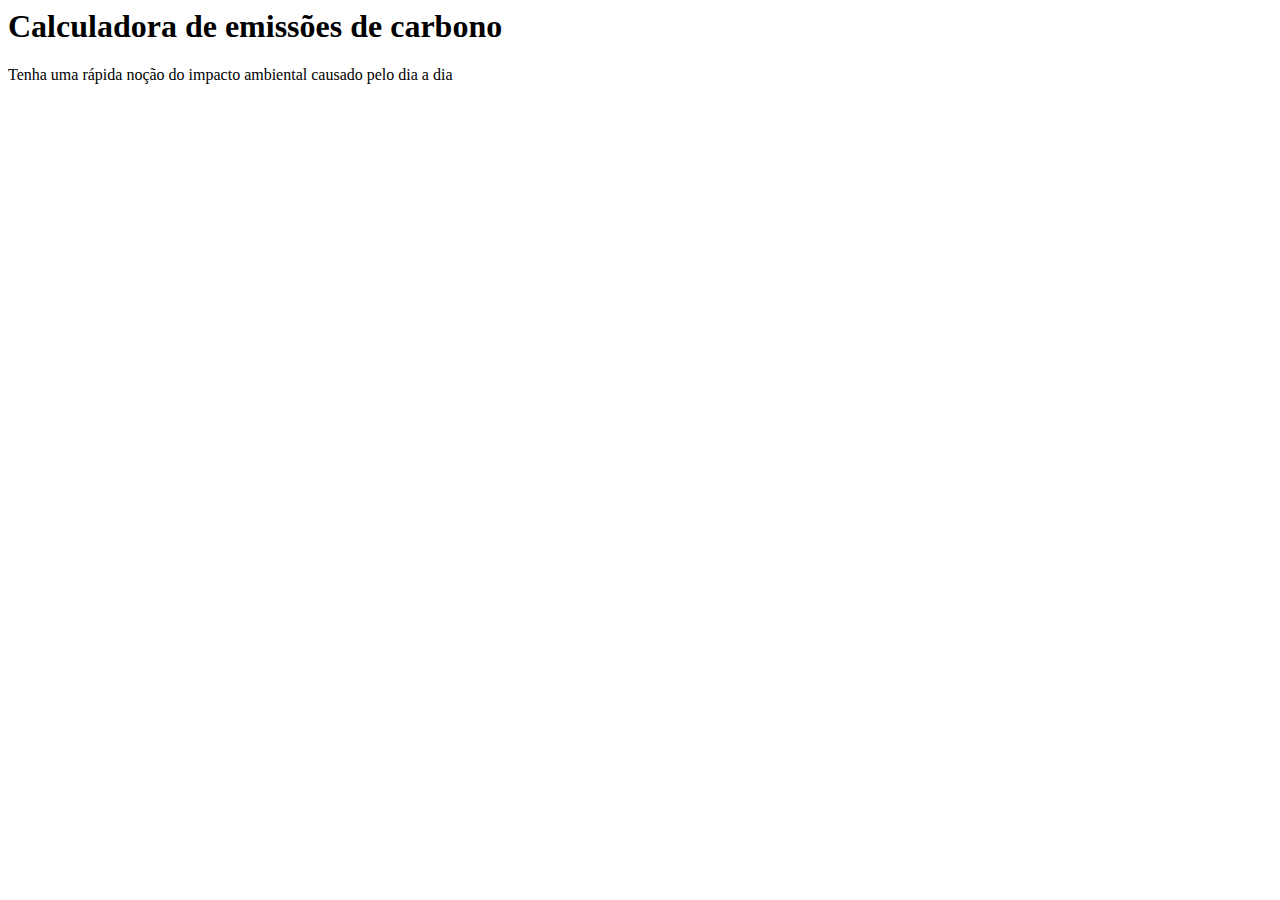
==== aulas/aula5/templates/index.html @ 00bf046e "basic index - ok" ====
<html>
	<head>
		<meta charset="utf-8">
		<title>Calculadora de emissões de carbono</title>
		<link rel="stylesheet" href="http://bootswatch.com/yeti/bootstrap.min.css">
	</head>
	<body>
		<h1>Calculadora de emissões de carbono</h1>
		<p>Tenha uma rápida noção do impacto ambiental causado pelo dia a dia</p>
	</body>
</html>
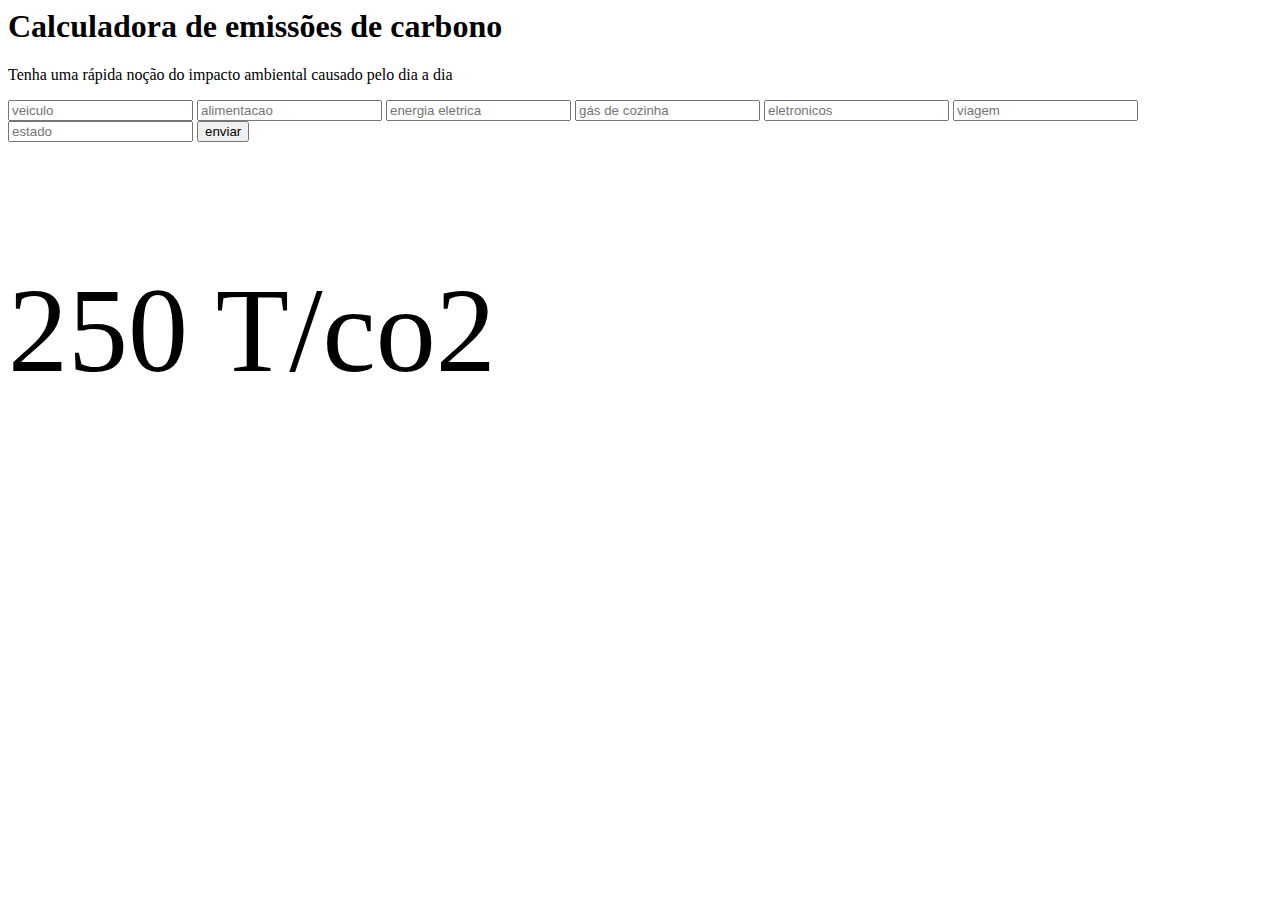
==== commit 3df84203: "add my.css" ====
--- a/aulas/aula5/templates/index.html
+++ b/aulas/aula5/templates/index.html
@@ -3,9 +3,32 @@
 		<meta charset="utf-8">
 		<title>Calculadora de emissões de carbono</title>
 		<link rel="stylesheet" href="http://bootswatch.com/yeti/bootstrap.min.css">
+		<link rel="stylesheet" href="static/my.css">
 	</head>
 	<body>
-		<h1>Calculadora de emissões de carbono</h1>
-		<p>Tenha uma rápida noção do impacto ambiental causado pelo dia a dia</p>
+		<div class="text-center container-fluid">
+			<h1>Calculadora de emissões de carbono</h1>
+			<p>Tenha uma rápida noção do impacto ambiental causado pelo dia a dia</p>
+		</div>
+		<div class="row top-space-form">
+			<div class="col-sm-2">
+			</div>
+			<div class="col-sm-5">
+				<form method="post" accept-charset="utf-8">
+					<input type="text" class="form-control space-area" placeholder="veiculo"/>
+					<input type="text" class="form-control space-area" placeholder="alimentacao"/>
+					<input type="text" class="form-control space-area" placeholder="energia eletrica"/>
+					<input type="text" class="form-control space-area" placeholder="gás de cozinha"/>
+					<input type="text" class="form-control space-area" placeholder="eletronicos"/>
+					<input type="text" class="form-control space-area" placeholder="viagem"/>
+					<input type="text" class="form-control space-area" placeholder="estado"/>
+					<button type="submit" class="button">enviar</button>
+				</form>
+				
+			</div>			
+			<div class="col-sm-3">
+				<p style="font-size:120px" class="text-center">250 T/co2</p>
+			</div>
+		</div>
 	</body>
 </html>
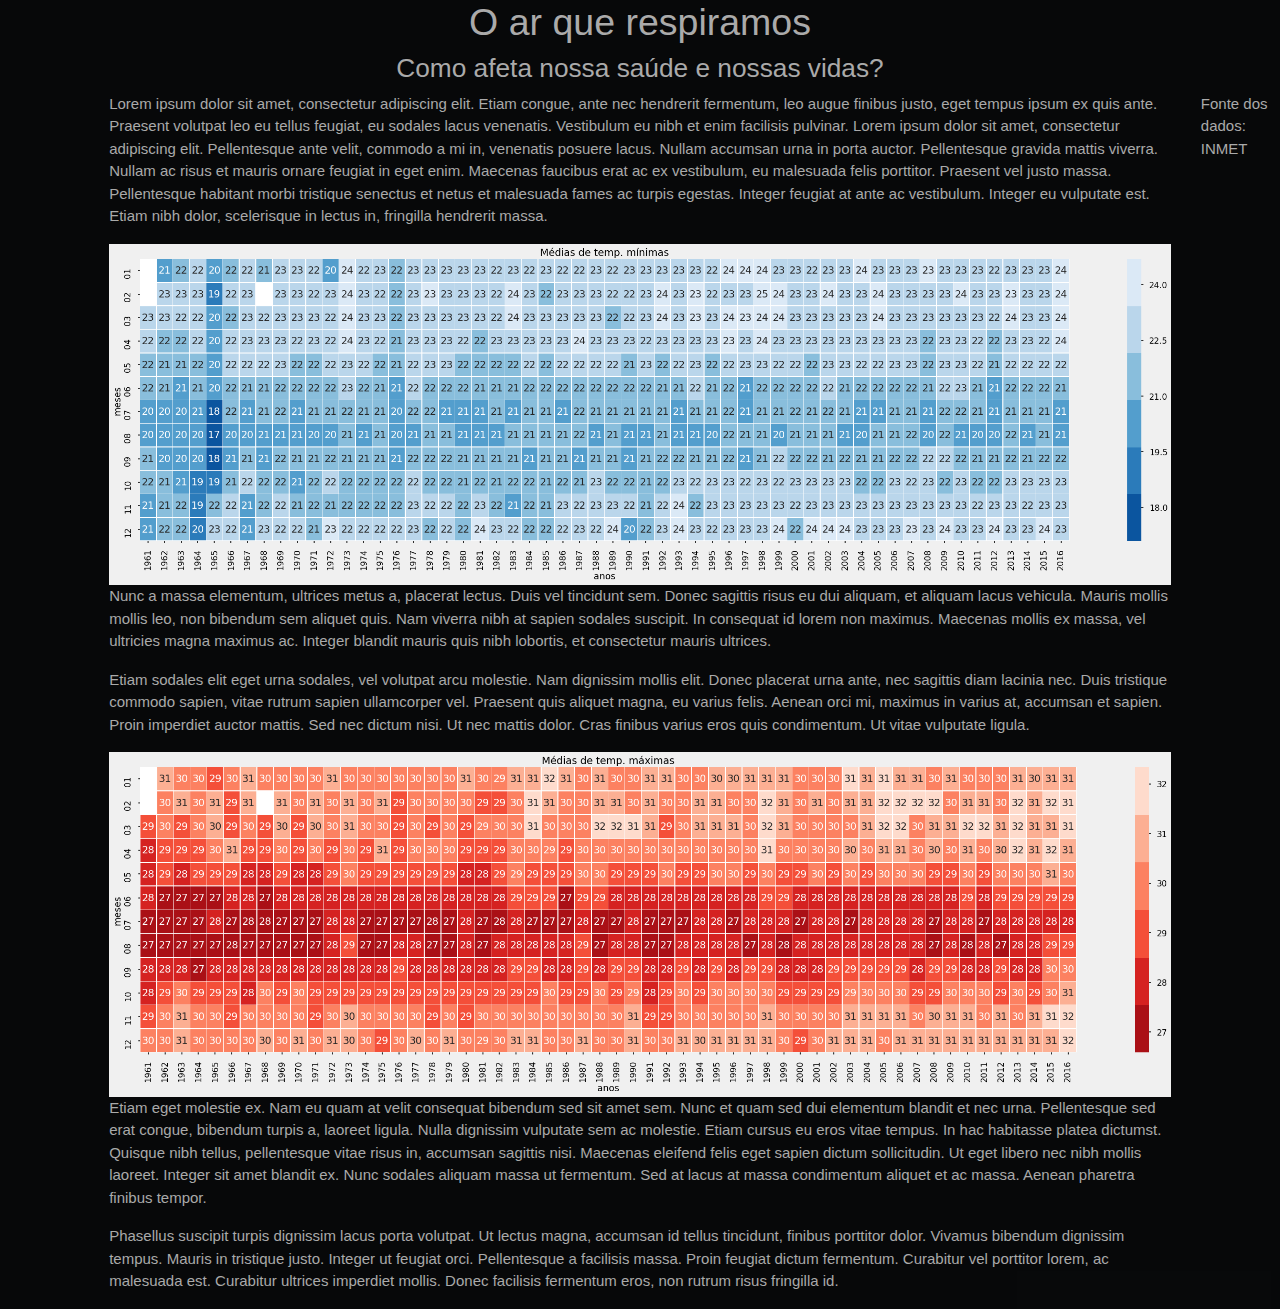
==== commit 11f35637: "add new site template" ====
--- a/aulas/aula5/templates/index.html
+++ b/aulas/aula5/templates/index.html
@@ -1,34 +1,42 @@
 <html>
 	<head>
 		<meta charset="utf-8">
-		<title>Calculadora de emissões de carbono</title>
-		<link rel="stylesheet" href="http://bootswatch.com/yeti/bootstrap.min.css">
-		<link rel="stylesheet" href="static/my.css">
+		<title>Nós e o ar que respiramos</title>
+		<link rel="stylesheet" href="bootstrap.min.css">
+		<link rel="stylesheet" href="my.css">
 	</head>
-	<body>
-		<div class="text-center container-fluid">
-			<h1>Calculadora de emissões de carbono</h1>
-			<p>Tenha uma rápida noção do impacto ambiental causado pelo dia a dia</p>
+	<body class="fixed-bg">
+	<div style="background-color: rgba(0,0,0,.8);">
+			<div class="text-center container-fluid">
+			<h1>O ar que respiramos</h1>
+			<h3>Como afeta nossa saúde e nossas vidas?</h3>
 		</div>
-		<div class="row top-space-form">
-			<div class="col-sm-2">
+		<div class="row">
+			<div class="col-sm-1">
+				
 			</div>
-			<div class="col-sm-5">
-				<form method="post" accept-charset="utf-8">
-					<input type="text" class="form-control space-area" placeholder="veiculo"/>
-					<input type="text" class="form-control space-area" placeholder="alimentacao"/>
-					<input type="text" class="form-control space-area" placeholder="energia eletrica"/>
-					<input type="text" class="form-control space-area" placeholder="gás de cozinha"/>
-					<input type="text" class="form-control space-area" placeholder="eletronicos"/>
-					<input type="text" class="form-control space-area" placeholder="viagem"/>
-					<input type="text" class="form-control space-area" placeholder="estado"/>
-					<button type="submit" class="button">enviar</button>
-				</form>
-				
-			</div>			
-			<div class="col-sm-3">
-				<p style="font-size:120px" class="text-center">250 T/co2</p>
+			<div class="col-sm-10">
+
+				<p>Lorem ipsum dolor sit amet, consectetur adipiscing elit. Etiam congue, ante nec hendrerit fermentum, leo augue finibus justo, eget tempus ipsum ex quis ante. Praesent volutpat leo eu tellus feugiat, eu sodales lacus venenatis. Vestibulum eu nibh et enim facilisis pulvinar. Lorem ipsum dolor sit amet, consectetur adipiscing elit. Pellentesque ante velit, commodo a mi in, venenatis posuere lacus. Nullam accumsan urna in porta auctor. Pellentesque gravida mattis viverra. Nullam ac risus et mauris ornare feugiat in eget enim. Maecenas faucibus erat ac ex vestibulum, eu malesuada felis porttitor. Praesent vel justo massa. Pellentesque habitant morbi tristique senectus et netus et malesuada fames ac turpis egestas. Integer feugiat at ante ac vestibulum. Integer eu vulputate est. Etiam nibh dolor, scelerisque in lectus in, fringilla hendrerit massa. </p>
+
+				<img src="temp_minimas.png", width="100%" style="background-color: #f0f0f0">
+
+				<p> Nunc a massa elementum, ultrices metus a, placerat lectus. Duis vel tincidunt sem. Donec sagittis risus eu dui aliquam, et aliquam lacus vehicula. Mauris mollis mollis leo, non bibendum sem aliquet quis. Nam viverra nibh at sapien sodales suscipit. In consequat id lorem non maximus. Maecenas mollis ex massa, vel ultricies magna maximus ac. Integer blandit mauris quis nibh lobortis, et consectetur mauris ultrices.</p>
+
+				<p>Etiam sodales elit eget urna sodales, vel volutpat arcu molestie. Nam dignissim mollis elit. Donec placerat urna ante, nec sagittis diam lacinia nec. Duis tristique commodo sapien, vitae rutrum sapien ullamcorper vel. Praesent quis aliquet magna, eu varius felis. Aenean orci mi, maximus in varius at, accumsan et sapien. Proin imperdiet auctor mattis. Sed nec dictum nisi. Ut nec mattis dolor. Cras finibus varius eros quis condimentum. Ut vitae vulputate ligula.</p>
+
+				<img src="temp_maximas.png", width="100%" style="background-color: #f0f0f0">
+
+				<p>
+					Etiam eget molestie ex. Nam eu quam at velit consequat bibendum sed sit amet sem. Nunc et quam sed dui elementum blandit et nec urna. Pellentesque sed erat congue, bibendum turpis a, laoreet ligula. Nulla dignissim vulputate sem ac molestie. Etiam cursus eu eros vitae tempus. In hac habitasse platea dictumst. Quisque nibh tellus, pellentesque vitae risus in, accumsan sagittis nisi. Maecenas eleifend felis eget sapien dictum sollicitudin. Ut eget libero nec nibh mollis laoreet. Integer sit amet blandit ex. Nunc sodales aliquam massa ut fermentum. Sed at lacus at massa condimentum aliquet et ac massa. Aenean pharetra finibus tempor. 
+				</p>
+				<p>Phasellus suscipit turpis dignissim lacus porta volutpat. Ut lectus magna, accumsan id tellus tincidunt, finibus porttitor dolor. Vivamus bibendum dignissim tempus. Mauris in tristique justo. Integer ut feugiat orci. Pellentesque a facilisis massa. Proin feugiat dictum fermentum. Curabitur vel porttitor lorem, ac malesuada est. Curabitur ultrices imperdiet mollis. Donec facilisis fermentum eros, non rutrum risus fringilla id. </p>
+
+			</div>
+			<div class="col-sm-1">
+				<p>Fonte dos dados: INMET</p>
 			</div>
 		</div>
+		</div>	
 	</body>
 </html>
--- a/aulas/aula5/templates/my.css
+++ b/aulas/aula5/templates/my.css
@@ -0,0 +1,13 @@
+ .fixed-bg {
+    /* The background image */
+    background-image: url("http://www.nature.org.au/media/1909/pollution.jpg");
+    min-height: 500px;
+    /* Set background image to fixed (don't scroll along with the page) */
+    background-attachment: fixed;
+    /* Center the background image */
+    background-position: center;
+    /* Set the background image to no repeat */
+    background-repeat: no-repeat;
+    /* Scale the background image to be as large as possible */
+    background-size: cover;
+}